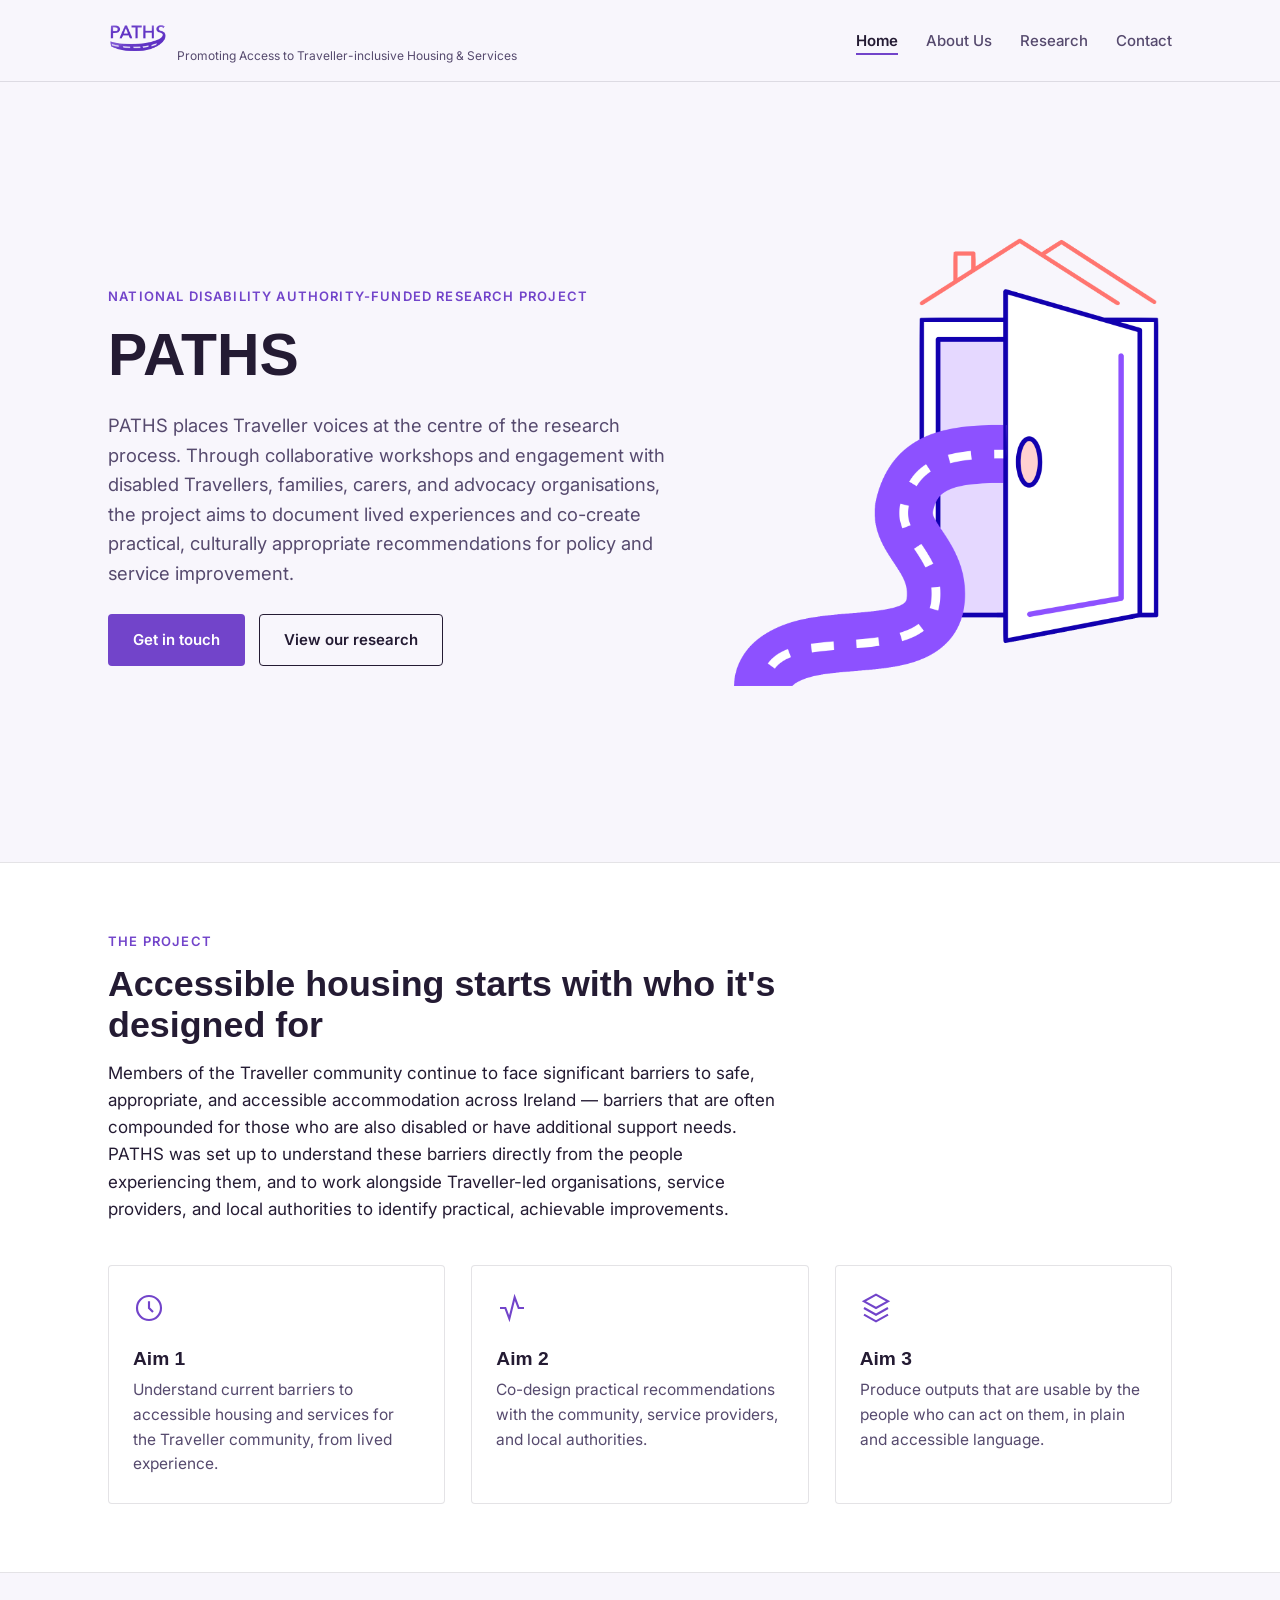
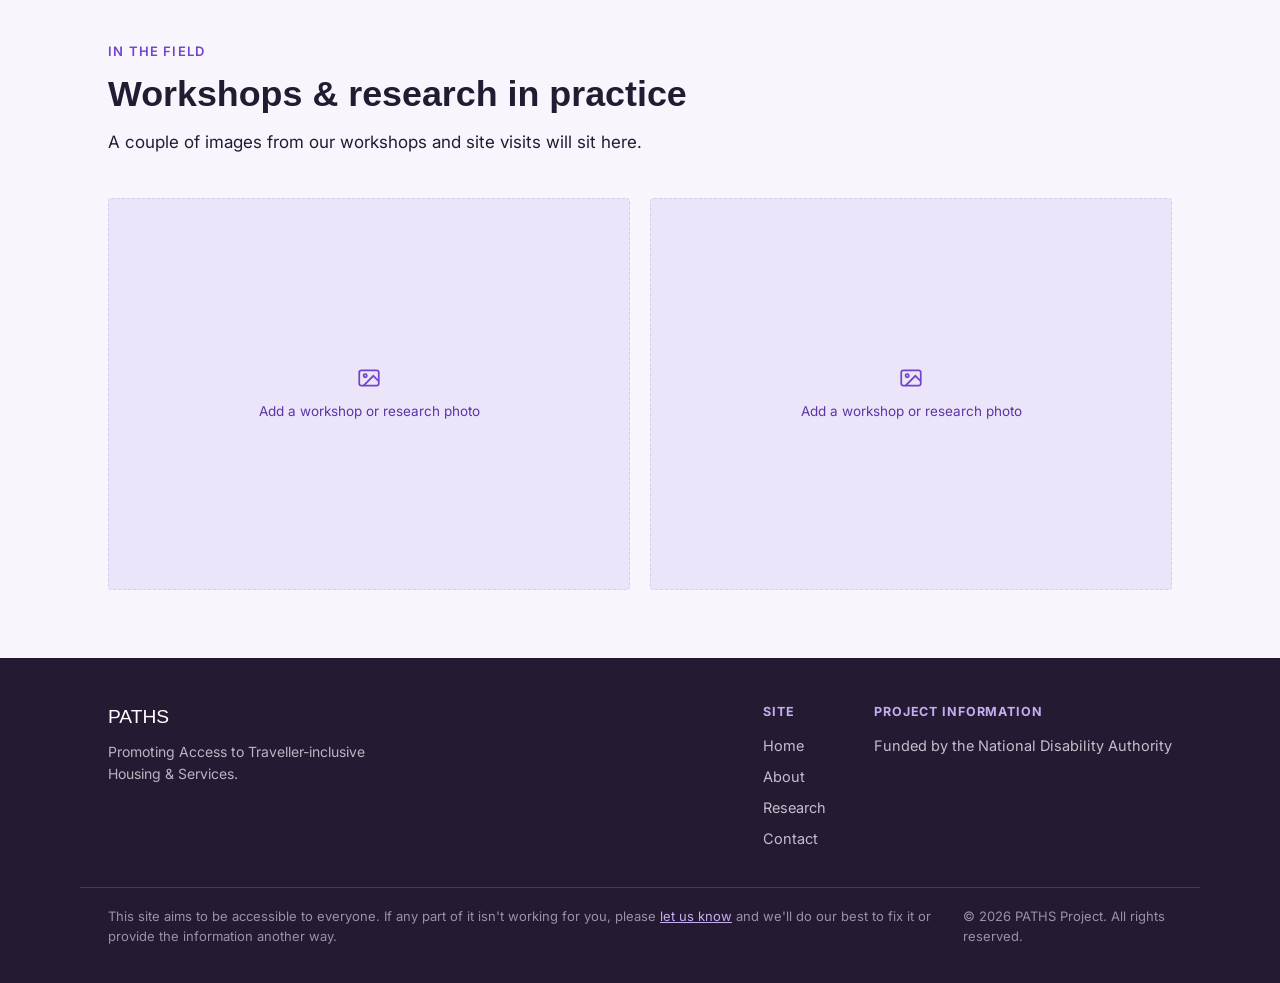
==== index.html @ cc7ba1a2 "Update index.html" ====
<!DOCTYPE html>
<html lang="en">
<head>
<meta charset="UTF-8">
<meta name="viewport" content="width=device-width, initial-scale=1.0">
<title>PATHS — Promoting Access to Traveller-inclusive Housing & Services</title>
<meta name="description" content="PATHS is a research project promoting access to Traveller-inclusive housing and services, funded by the National Disability Authority.">
<link rel="icon" type="image/png" href="images/favicon.png">
<link rel="apple-touch-icon" href="images/favicon.png">
<link rel="preconnect" href="https://fonts.googleapis.com">
<link rel="preconnect" href="https://fonts.gstatic.com" crossorigin>
<link href="https://fonts.googleapis.com/css2?family=Fraunces:opsz,wght@9..144,500;9..144,600;9..144,700&family=Inter:wght@400;500;600;700&display=swap" rel="stylesheet">
<link rel="stylesheet" href="styles.css">
</head>
<body>

<a class="skip-link" href="#main">Skip to main content</a>

<header class="site-header">
  <div class="wrap">
    <a class="brand" href="index.html">
      <img src="images/logo.png" alt="PATHS" class="brand-logo">
      <span class="brand-tag">Promoting Access to Traveller-inclusive Housing & Services</span>
    </a>
    <nav aria-label="Primary">
      <ul class="nav-links">
        <li><a href="index.html" class="active">Home</a></li>
        <li><a href="about.html">About Us</a></li>
        <li><a href="research.html">Research</a></li>
        <li><a href="contact.html">Contact</a></li>
      </ul>
    </nav>
    <button class="nav-toggle" id="navToggle" aria-expanded="false" aria-controls="navMobile">Menu</button>
  </div>
  <nav class="nav-mobile" id="navMobile" aria-label="Mobile">
    <a href="index.html" class="active">Home</a>
    <a href="about.html">About</a>
    <a href="research.html">Research</a>
    <a href="contact.html">Contact</a>
  </nav>
</header>

<main id="main">

  <!-- HERO -->
  <section class="hero">
    <div class="wrap">
      <div class="hero-copy">
        <span class="eyebrow">National Disability Authority-funded research project</span>
        <h1>PATHS</h1>
        <p class="lede">PATHS places Traveller voices at the centre of the research process. Through collaborative workshops and engagement with disabled Travellers, families, carers, and advocacy organisations, the project aims to document lived experiences and co-create practical, culturally appropriate recommendations for policy and service improvement.</p>
        <div class="hero-actions">
          <a class="btn btn-primary" href="contact.html">Get in touch</a>
          <a class="btn btn-secondary" href="research.html">View our research</a>
        </div>
      </div>
    <img src="images/herolarge.png" alt="An illustrated doorway with a house roof opening, with a road leading into it." style="width:100%; height:100%; object-fit:cover; border-radius:var(--radius);">
    </img>
      </div>
    </div>
  </section>

  <!-- SUMMARY / AIMS -->
  <section class="section-alt">
    <div class="wrap">
      <div class="section-head">
        <span class="eyebrow">The project</span>
        <h2>Accessible housing starts with who it's designed for</h2>
        <p>Members of the Traveller community continue to face significant barriers to safe, appropriate, and accessible accommodation across Ireland — barriers that are often compounded for those who are also disabled or have additional support needs. PATHS was set up to understand these barriers directly from the people experiencing them, and to work alongside Traveller-led organisations, service providers, and local authorities to identify practical, achievable improvements.</p>
      </div>

      <div class="pillars">
        <div class="pillar">
          <svg class="pillar-icon" viewBox="0 0 24 24" fill="none" stroke="currentColor" stroke-width="1.6"><circle cx="12" cy="12" r="9"/><path d="M12 7v5l3 3"/></svg>
          <h3>Aim 1</h3>
          <p>Understand current barriers to accessible housing and services for the Traveller community, from lived experience.</p>
        </div>
        <div class="pillar">
          <svg class="pillar-icon" viewBox="0 0 24 24" fill="none" stroke="currentColor" stroke-width="1.6"><path d="M3 12h4l3 8 4-16 3 8h4"/></svg>
          <h3>Aim 2</h3>
          <p>Co-design practical recommendations with the community, service providers, and local authorities.</p>
        </div>
        <div class="pillar">
          <svg class="pillar-icon" viewBox="0 0 24 24" fill="none" stroke="currentColor" stroke-width="1.6"><path d="M12 2 3 7l9 5 9-5-9-5Z"/><path d="M3 12l9 5 9-5"/><path d="M3 17l9 5 9-5"/></svg>
          <h3>Aim 3</h3>
          <p>Produce outputs that are usable by the people who can act on them, in plain and accessible language.</p>
        </div>
      </div>
    </div>
  </section>

  <!-- IMAGES -->
  <section>
    <div class="wrap">
      <div class="section-head">
        <span class="eyebrow">In the field</span>
        <h2>Workshops &amp; research in practice</h2>
        <p>A couple of images from our workshops and site visits will sit here.</p>
      </div>
      <div class="image-row">
        <!--
          To add a real photo, replace this block with:
          <div class="image-placeholder"><img src="images/photo1.jpg" alt="Describe the photo"></div>
        -->
        <div class="image-placeholder">
          <svg width="26" height="26" viewBox="0 0 24 24" fill="none" stroke="currentColor" stroke-width="1.6"><rect x="3" y="5" width="18" height="14" rx="2"/><circle cx="8.5" cy="10" r="1.5"/><path d="M21 15l-5-5-9 9"/></svg>
          Add a workshop or research photo
        </div>
        <div class="image-placeholder">
          <svg width="26" height="26" viewBox="0 0 24 24" fill="none" stroke="currentColor" stroke-width="1.6"><rect x="3" y="5" width="18" height="14" rx="2"/><circle cx="8.5" cy="10" r="1.5"/><path d="M21 15l-5-5-9 9"/></svg>
          Add a workshop or research photo
        </div>
      </div>
    </div>
  </section>

</main>

<footer class="site-footer">
  <div class="wrap">
    <div>
      <div class="footer-brand">PATHS</div>
      <p style="max-width:32ch; color:rgba(248,246,252,0.7); font-size:14px;">Promoting Access to Traveller-inclusive Housing &amp; Services.</p>
    </div>
    <div class="footer-cols">
      <div class="footer-col">
        <h4>Site</h4>
        <a href="index.html">Home</a>
        <a href="about.html">About</a>
        <a href="research.html">Research</a>
        <a href="contact.html">Contact</a>
      </div>
      <div class="footer-col">
        <h4>Project Information</h4>
        <p>Funded by the National Disability Authority</p>
      </div>
    </div>
  </div>
  <div class="wrap footer-bottom">
    <p style="margin-bottom:6px;">This site aims to be accessible to everyone. If any part of it isn't working for you, please <a href="contact.html" style="color:#C6ADF2;">let us know</a> and we'll do our best to fix it or provide the information another way.</p>
    <p style="margin:0;">© <span id="year"></span> PATHS Project. All rights reserved.</p>
  </div>
</footer>

<script src="script.js"></script>
</body>
</html>
---- styles.css ----
/* ==========================================================================
   PATHS — Promoting Access to Traveller-inclusive Housing & Services
   Design tokens — purple brand palette
   ========================================================================== */
.archivo-black-regular {
  font-family: "Archivo Black", sans-serif;
  font-weight: 400;
  font-style: normal;
}

:root {
  --ink: #241B33;
  --ink-soft: #564A6E;
  --paper: #F8F6FC;
  --paper-raised: #FFFFFF;
  --purple: #7244CA;
  --purple-deep: #5B34A8;
  --purple-pale: #ECE5FA;
  --purple-line: #D9CCF2;
  --gold: #B8862E;
  --line: rgba(36, 27, 51, 0.12);

  --font-display: "Archivo Black", sans-serif;
  --font-body: "Inter", -apple-system, BlinkMacSystemFont, "Segoe UI", sans-serif;

  --maxw: 1120px;
  --radius: 4px;
}

@media (prefers-reduced-motion: no-preference) {
  html { scroll-behavior: smooth; }
}

* { box-sizing: border-box; }
html, body { margin: 0; padding: 0; }

body {
  background: var(--paper);
  color: var(--ink);
  font-family: var(--font-body);
  font-size: 17px;
  line-height: 1.6;
  -webkit-font-smoothing: antialiased;
}

img { max-width: 100%; display: block; }
a { color: inherit; }

.skip-link {
  position: absolute;
  left: -999px;
  top: auto;
  background: var(--ink);
  color: var(--paper);
  padding: 12px 20px;
  z-index: 1000;
  border-radius: var(--radius);
}
.skip-link:focus { left: 16px; top: 16px; }

:focus-visible {
  outline: 3px solid var(--purple);
  outline-offset: 3px;
}

.wrap {
  max-width: var(--maxw);
  margin: 0 auto;
  padding: 0 28px;
}

.eyebrow {
  font-family: var(--font-body);
  font-weight: 600;
  font-size: 13px;
  letter-spacing: 0.09em;
  text-transform: uppercase;
  color: var(--purple);
}

h1, h2, h3 {
  font-family: var(--font-display);
  color: var(--ink);
  line-height: 1.14;
  margin: 0 0 0.4em 0;
  font-weight: 600;
}
h1 { font-size: clamp(2.4rem, 4.6vw, 3.8rem); }
h2 { font-size: clamp(1.7rem, 2.8vw, 2.3rem); }
h3 { font-size: 1.2rem; }
p { margin: 0 0 1em 0; }

.lede {
  font-size: 1.15rem;
  color: var(--ink-soft);
  max-width: 50ch;
}

/* ---- buttons ---- */
.btn {
  display: inline-flex;
  align-items: center;
  gap: 8px;
  font-family: var(--font-body);
  font-weight: 600;
  font-size: 15px;
  padding: 13px 24px;
  border-radius: var(--radius);
  text-decoration: none;
  border: 1.5px solid transparent;
  cursor: pointer;
  transition: transform 0.15s ease, background 0.15s ease, border-color 0.15s ease;
}
.btn-primary { background: var(--purple); color: #fff; }
.btn-primary:hover { background: var(--purple-deep); }
.btn-secondary { background: transparent; border-color: var(--ink); color: var(--ink); }
.btn-secondary:hover { background: rgba(36,27,51,0.05); }
@media (prefers-reduced-motion: no-preference) {
  .btn:hover { transform: translateY(-1px); }
}

/* ---- header / nav ---- */
.site-header {
  position: sticky;
  top: 0;
  z-index: 100;
  background: rgba(248, 246, 252, 0.92);
  backdrop-filter: blur(6px);
  border-bottom: 1px solid var(--line);
}
.site-header .wrap {
  display: flex;
  align-items: center;
  justify-content: space-between;
  padding-top: 16px;
  padding-bottom: 16px;
}
.brand { display: flex; align-items: baseline; gap: 10px; text-decoration: none; }
.brand-mark { font-family: var(--font-display); font-weight: 600; font-size: 1.4rem; color: var(--purple-deep); }
.brand-logo { height: 44px; width: auto; display: block; }
.brand-tag { font-size: 12px; color: var(--ink-soft); display: none; }
@media (min-width: 640px) { .brand-tag { display: inline; } }

.nav-links { display: none; gap: 28px; list-style: none; margin: 0; padding: 0; }
.nav-links a {
  text-decoration: none;
  font-size: 15px;
  font-weight: 500;
  color: var(--ink-soft);
  padding-bottom: 3px;
  border-bottom: 2px solid transparent;
  transition: border-color 0.15s ease, color 0.15s ease;
}
.nav-links a:hover { color: var(--ink); border-color: var(--purple); }
.nav-links a.active { color: var(--ink); border-color: var(--purple); font-weight: 600; }
@media (min-width: 860px) { .nav-links { display: flex; } }

.nav-toggle {
  background: none;
  border: 1.5px solid var(--ink);
  border-radius: var(--radius);
  padding: 8px 12px;
  font-family: var(--font-body);
  font-weight: 600;
  font-size: 14px;
  cursor: pointer;
}
@media (min-width: 860px) { .nav-toggle { display: none; } }

.nav-mobile {
  display: none;
  flex-direction: column;
  gap: 2px;
  padding: 4px 28px 20px;
  border-bottom: 1px solid var(--line);
}
.nav-mobile.open { display: flex; }
.nav-mobile a {
  text-decoration: none;
  color: var(--ink);
  padding: 10px 0;
  border-bottom: 1px solid var(--line);
  font-weight: 500;
}
.nav-mobile a.active { color: var(--purple-deep); font-weight: 700; }
@media (min-width: 860px) { .nav-mobile { display: none !important; } }

/* ---- hero ---- */
.hero { padding: 68px 0 60px; overflow: hidden; }
.hero .wrap { display: grid; grid-template-columns: 1fr; gap: 40px; align-items: center; }
@media (min-width: 900px) { .hero .wrap { grid-template-columns: 1.1fr 0.9fr; } }
.hero-copy .eyebrow { margin-bottom: 14px; display: block; }
.hero-actions { display: flex; flex-wrap: wrap; gap: 14px; margin-top: 26px; }
.hero-funder {
  margin-top: 36px;
  padding-top: 18px;
  border-top: 1px solid var(--line);
  font-size: 13px;
  color: var(--ink-soft);
}
.hero-art { width: 100%; height: auto; }

/* ---- page header (non-home pages) ---- */
.page-hero { padding: 56px 0 44px; border-bottom: 1px solid var(--line); background: var(--purple-pale); }
.page-hero .eyebrow { display: block; margin-bottom: 10px; }
.page-hero p { color: var(--ink-soft); max-width: 60ch; margin-bottom: 0; }

/* ---- section rhythm ---- */
section { padding: 68px 0; }
.section-alt { background: var(--paper-raised); border-top: 1px solid var(--line); border-bottom: 1px solid var(--line); }
.section-head { max-width: 62ch; margin-bottom: 42px; }
.section-head .eyebrow { display: block; margin-bottom: 12px; }

/* ---- image placeholders ---- */
.image-row {
  display: grid;
  grid-template-columns: 1fr;
  gap: 20px;
  margin-top: 12px;
}
@media (min-width: 700px) { .image-row { grid-template-columns: 1fr 1fr; } }
.image-placeholder {
  aspect-ratio: 4 / 3;
  border-radius: var(--radius);
  border: 1.5px dashed var(--purple-line);
  background: var(--purple-pale);
  display: flex;
  align-items: center;
  justify-content: center;
  flex-direction: column;
  gap: 10px;
  color: var(--purple-deep);
  font-size: 13.5px;
  text-align: center;
  padding: 16px;
}
.image-placeholder svg { color: var(--purple); }
.image-placeholder img { width: 100%; height: 100%; object-fit: cover; border-radius: var(--radius); }

/* ---- pillars / approach cards ---- */
.pillars { display: grid; grid-template-columns: 1fr; gap: 26px; }
@media (min-width: 720px) { .pillars { grid-template-columns: repeat(3, 1fr); } }
.pillar {
  background: var(--paper);
  border: 1px solid var(--line);
  border-radius: var(--radius);
  padding: 26px 24px;
}
.section-alt .pillar { background: var(--paper-raised); }
.pillar-icon { width: 32px; height: 32px; margin-bottom: 16px; color: var(--purple); }
.pillar h3 { margin-bottom: 8px; }
.pillar p { color: var(--ink-soft); font-size: 15.5px; margin-bottom: 0; }

/* ---- findings callout ---- */
.findings-list { list-style: none; margin: 0; padding: 0; display: grid; gap: 18px; }
.finding-item {
  display: grid;
  grid-template-columns: auto 1fr;
  gap: 18px;
  padding: 22px;
  background: var(--paper-raised);
  border: 1px solid var(--line);
  border-left: 4px solid var(--purple);
  border-radius: var(--radius);
}
.finding-num { font-family: var(--font-display); font-size: 1.4rem; color: var(--purple); }
.finding-item h3 { margin-bottom: 6px; }
.finding-item p { color: var(--ink-soft); margin-bottom: 0; font-size: 15.5px; }

.note-box {
  margin-top: 24px;
  padding: 18px 20px;
  background: var(--purple-pale);
  border: 1px dashed var(--purple-line);
  border-radius: var(--radius);
  font-size: 14.5px;
  color: var(--ink-soft);
}

/* ---- team (about page) ---- */
.team-grid { display: grid; grid-template-columns: 1fr; gap: 32px; }
@media (min-width: 720px) { .team-grid { grid-template-columns: repeat(3, 1fr); } }
.team-card { text-align: left; }
.team-photo {
  aspect-ratio: 1 / 1;
  border-radius: var(--radius);
  border: 1.5px dashed var(--purple-line);
  background: var(--purple-pale);
  display: flex;
  align-items: center;
  justify-content: center;
  color: var(--purple-deep);
  margin-bottom: 16px;
  overflow: hidden;
}
.team-photo img { width: 100%; height: 100%; object-fit: cover; }
.team-name { font-family: var(--font-display); font-size: 1.2rem; margin-bottom: 2px; }
.team-role { font-size: 13.5px; font-weight: 600; color: var(--purple); text-transform: uppercase; letter-spacing: 0.05em; margin-bottom: 10px; }
.team-bio { color: var(--ink-soft); font-size: 15px; margin-bottom: 0; }

/* ---- contact ---- */
.contact-grid { display: grid; grid-template-columns: 1fr; gap: 48px; }
@media (min-width: 900px) { .contact-grid { grid-template-columns: 0.9fr 1.1fr; } }
.contact-detail { margin-bottom: 20px; }
.contact-detail dt {
  font-size: 13px; text-transform: uppercase; letter-spacing: 0.07em;
  color: var(--purple-deep); font-weight: 600; margin-bottom: 4px;
}
.contact-detail dd { margin: 0; font-size: 16px; }

.social-row { display: flex; gap: 14px; margin-top: 6px; }
.social-link {
  width: 40px; height: 40px;
  display: flex; align-items: center; justify-content: center;
  border: 1.5px solid var(--purple-line);
  border-radius: var(--radius);
  color: var(--purple-deep);
  text-decoration: none;
  transition: background 0.15s ease, border-color 0.15s ease;
}
.social-link:hover { background: var(--purple-pale); border-color: var(--purple); }

.field { margin-bottom: 20px; }
.field label { display: block; font-weight: 600; font-size: 14.5px; margin-bottom: 7px; }
.field input, .field textarea, .field select {
  width: 100%;
  font-family: var(--font-body);
  font-size: 15.5px;
  padding: 12px 14px;
  border: 1.5px solid var(--line);
  border-radius: var(--radius);
  background: var(--paper-raised);
  color: var(--ink);
}
.field input:focus, .field textarea:focus, .field select:focus { border-color: var(--purple); }
.field textarea { resize: vertical; min-height: 130px; }

.form-status {
  margin-top: 16px;
  font-size: 14.5px;
  padding: 12px 14px;
  border-radius: var(--radius);
  display: none;
}
.form-status.show { display: block; }
.form-status.ok { background: rgba(114,68,202,0.12); color: var(--purple-deep); }
.form-status.err { background: rgba(184,56,56,0.1); color: #A83838; }

.hp { position: absolute; left: -9999px; }

/* ---- footer ---- */
.site-footer { background: var(--ink); color: rgba(248,246,252,0.82); padding: 44px 0 30px; }
.site-footer .wrap { display: flex; flex-direction: column; gap: 24px; }
@media (min-width: 760px) { .site-footer .wrap { flex-direction: row; justify-content: space-between; align-items: flex-start; } }
.footer-brand { font-family: var(--font-display); font-size: 1.2rem; color: #fff; margin-bottom: 8px; }
.footer-cols { display: flex; gap: 48px; flex-wrap: wrap; }
.footer-col h4 { font-size: 12.5px; text-transform: uppercase; letter-spacing: 0.07em; color: #C6ADF2; margin: 0 0 12px; }
.footer-col a, .footer-col p { display: block; color: rgba(248,246,252,0.75); text-decoration: none; font-size: 14.5px; margin-bottom: 8px; }
.footer-col a:hover { color: #fff; }
.footer-bottom {
  margin-top: 28px; padding-top: 18px;
  border-top: 1px solid rgba(248,246,252,0.15);
  font-size: 13px; color: rgba(248,246,252,0.55);
}
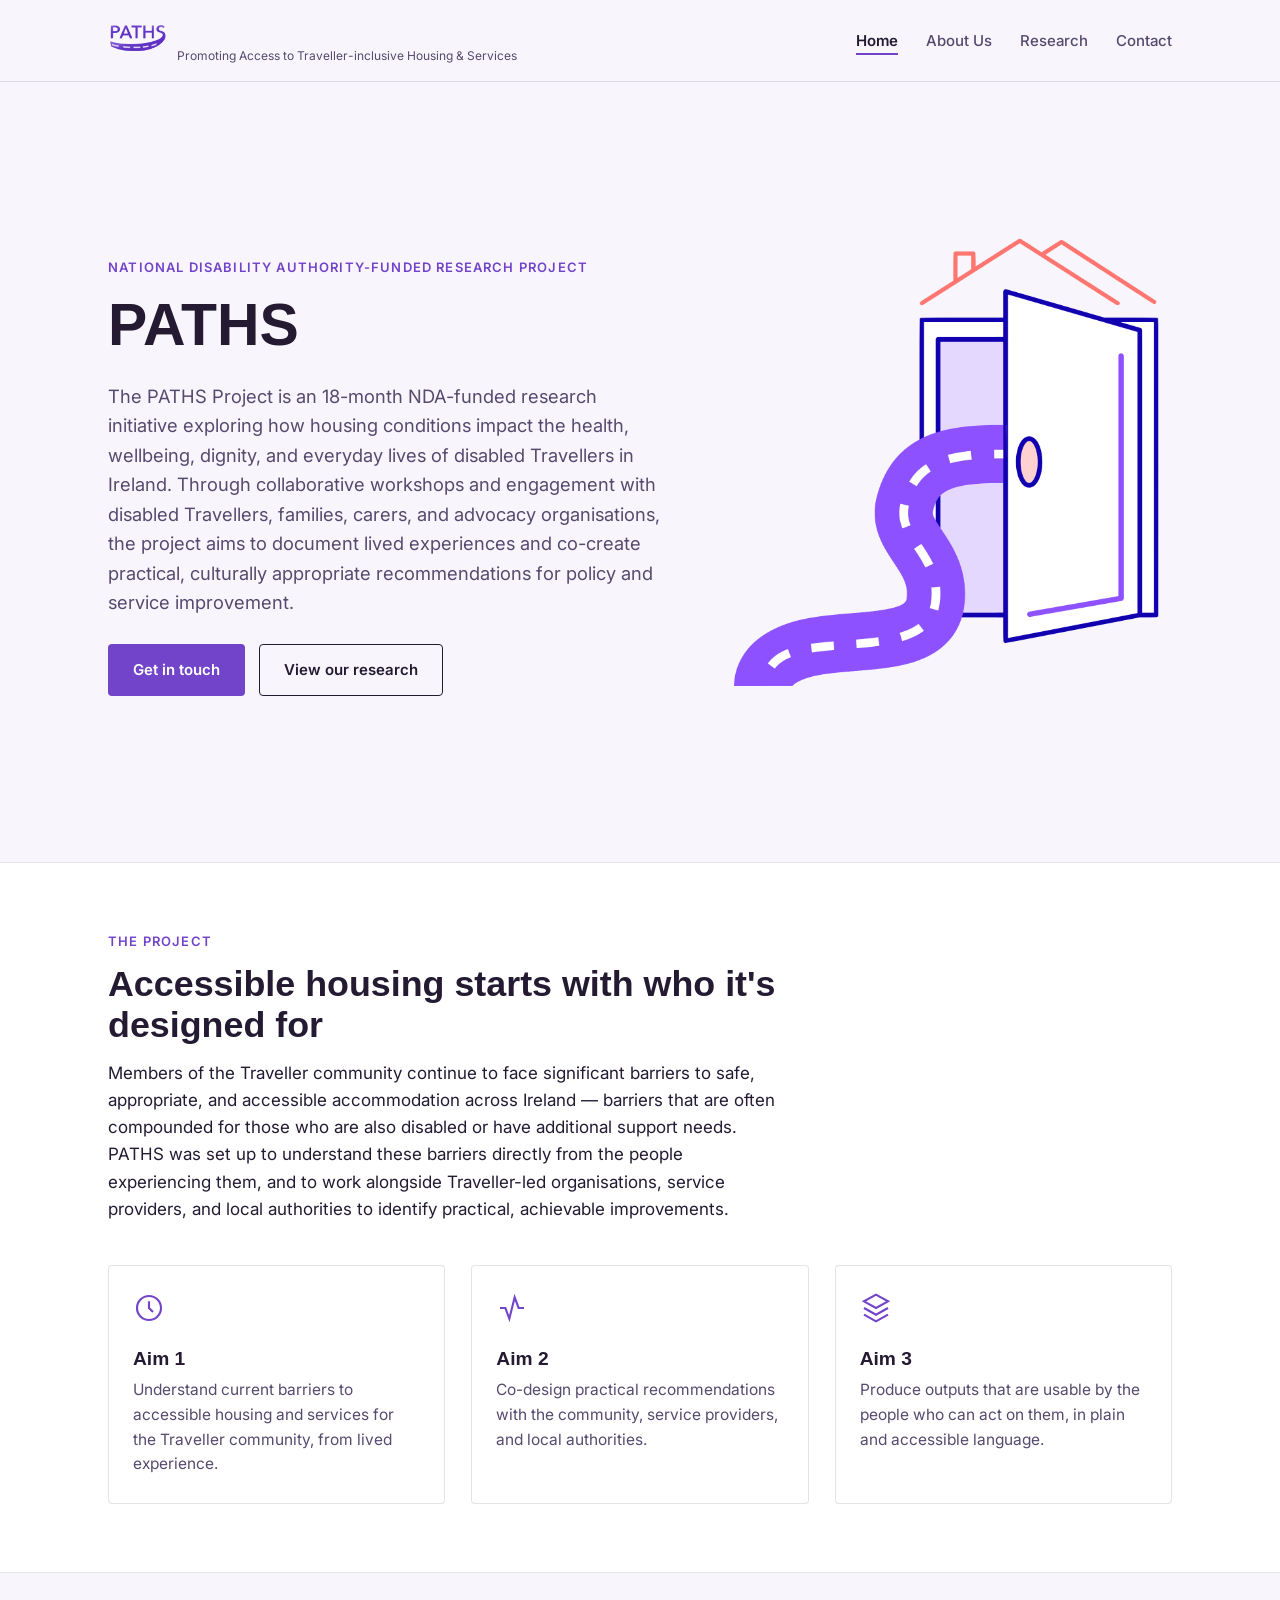
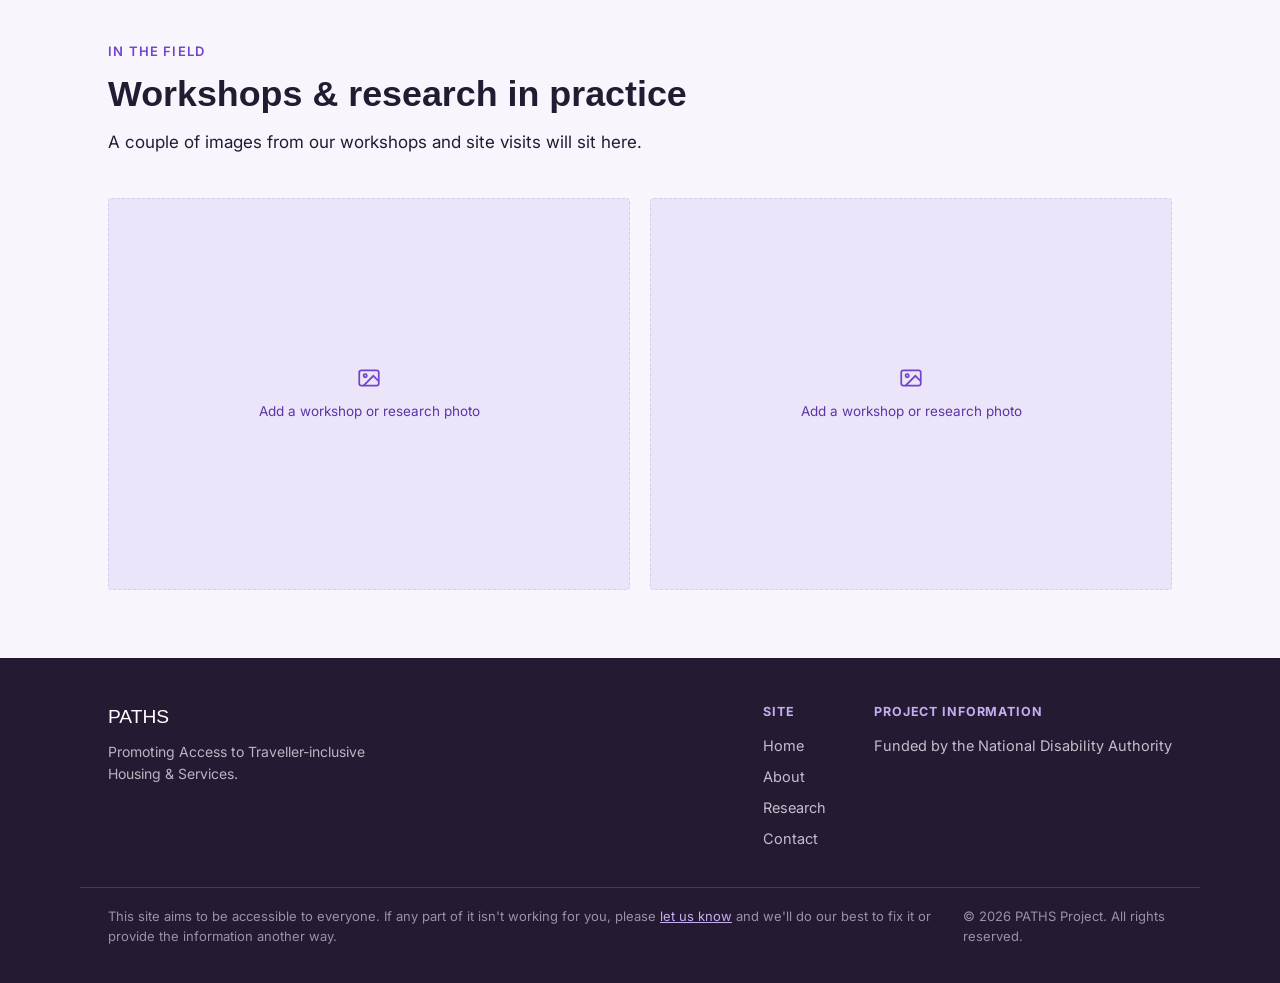
==== commit 903af123: "Update index.html" ====
--- a/index.html
+++ b/index.html
@@ -48,7 +48,7 @@
       <div class="hero-copy">
         <span class="eyebrow">National Disability Authority-funded research project</span>
         <h1>PATHS</h1>
-        <p class="lede">PATHS places Traveller voices at the centre of the research process. Through collaborative workshops and engagement with disabled Travellers, families, carers, and advocacy organisations, the project aims to document lived experiences and co-create practical, culturally appropriate recommendations for policy and service improvement.</p>
+        <p class="lede">The PATHS Project is an 18-month NDA-funded research initiative exploring how housing conditions impact the health, wellbeing, dignity, and everyday lives of disabled Travellers in Ireland. Through collaborative workshops and engagement with disabled Travellers, families, carers, and advocacy organisations, the project aims to document lived experiences and co-create practical, culturally appropriate recommendations for policy and service improvement.</p>
         <div class="hero-actions">
           <a class="btn btn-primary" href="contact.html">Get in touch</a>
           <a class="btn btn-secondary" href="research.html">View our research</a>
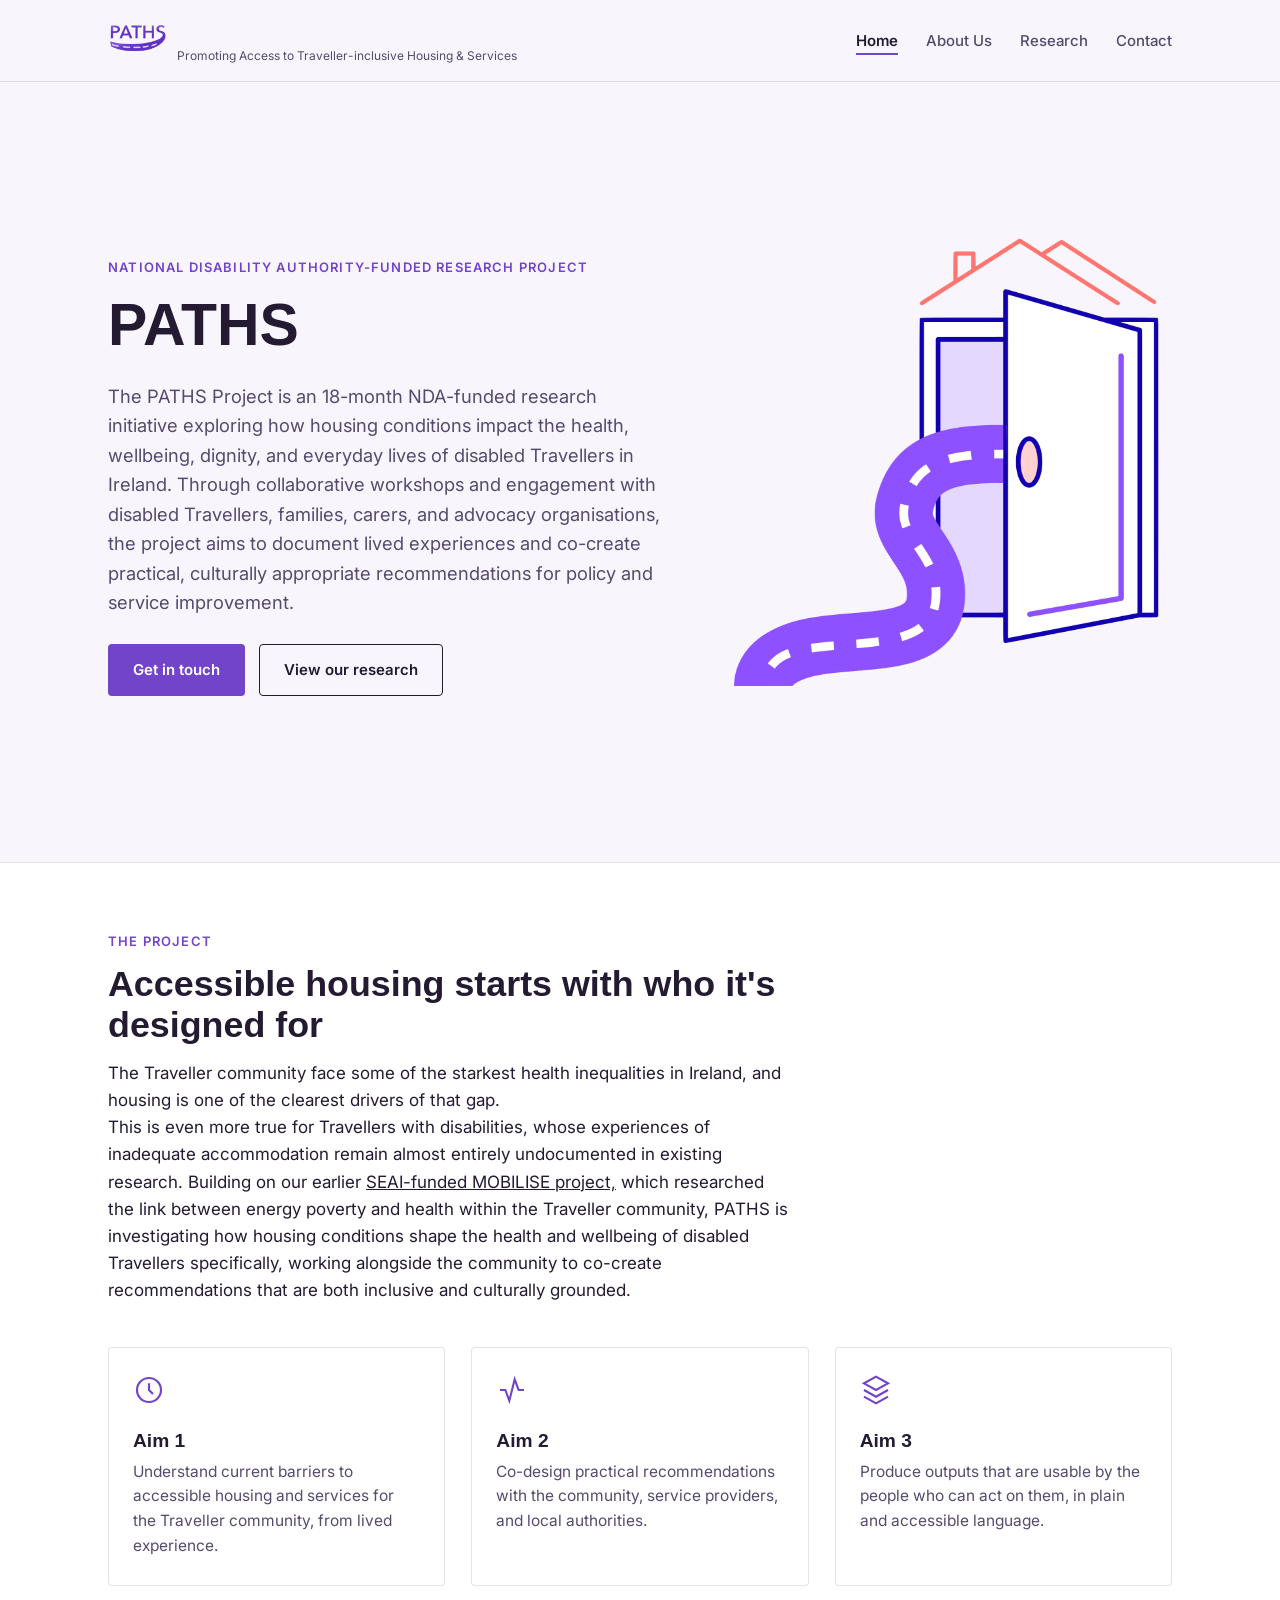
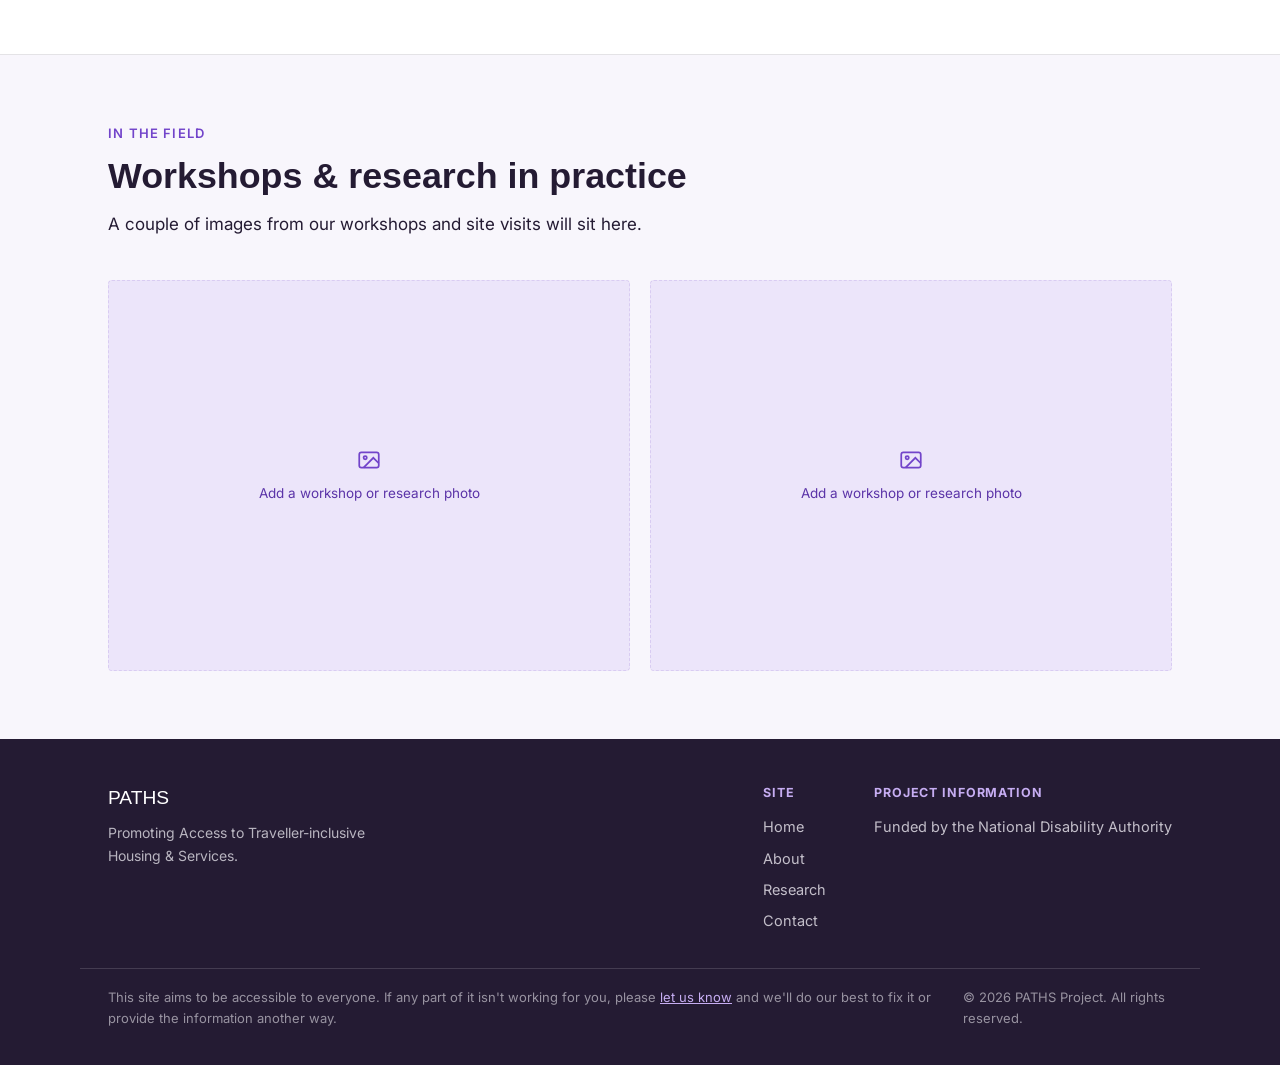
==== commit 294721aa: "Update index.html" ====
--- a/index.html
+++ b/index.html
@@ -66,7 +66,7 @@
       <div class="section-head">
         <span class="eyebrow">The project</span>
         <h2>Accessible housing starts with who it's designed for</h2>
-        <p>Members of the Traveller community continue to face significant barriers to safe, appropriate, and accessible accommodation across Ireland — barriers that are often compounded for those who are also disabled or have additional support needs. PATHS was set up to understand these barriers directly from the people experiencing them, and to work alongside Traveller-led organisations, service providers, and local authorities to identify practical, achievable improvements.</p>
+        <p>The Traveller community face some of the starkest health inequalities in Ireland, and housing is one of the clearest drivers of that gap. <br> This is even more true for Travellers with disabilities, whose experiences of inadequate accommodation remain almost entirely undocumented in existing research. Building on our earlier <a href="https://www.mobiliseproject.ie/">SEAI-funded MOBILISE project,</a> which researched the link between energy poverty and health within the Traveller community, PATHS is investigating how housing conditions shape the health and wellbeing of disabled Travellers specifically, working alongside the community to co-create recommendations that are both inclusive and culturally grounded. </p>
       </div>
 
       <div class="pillars">
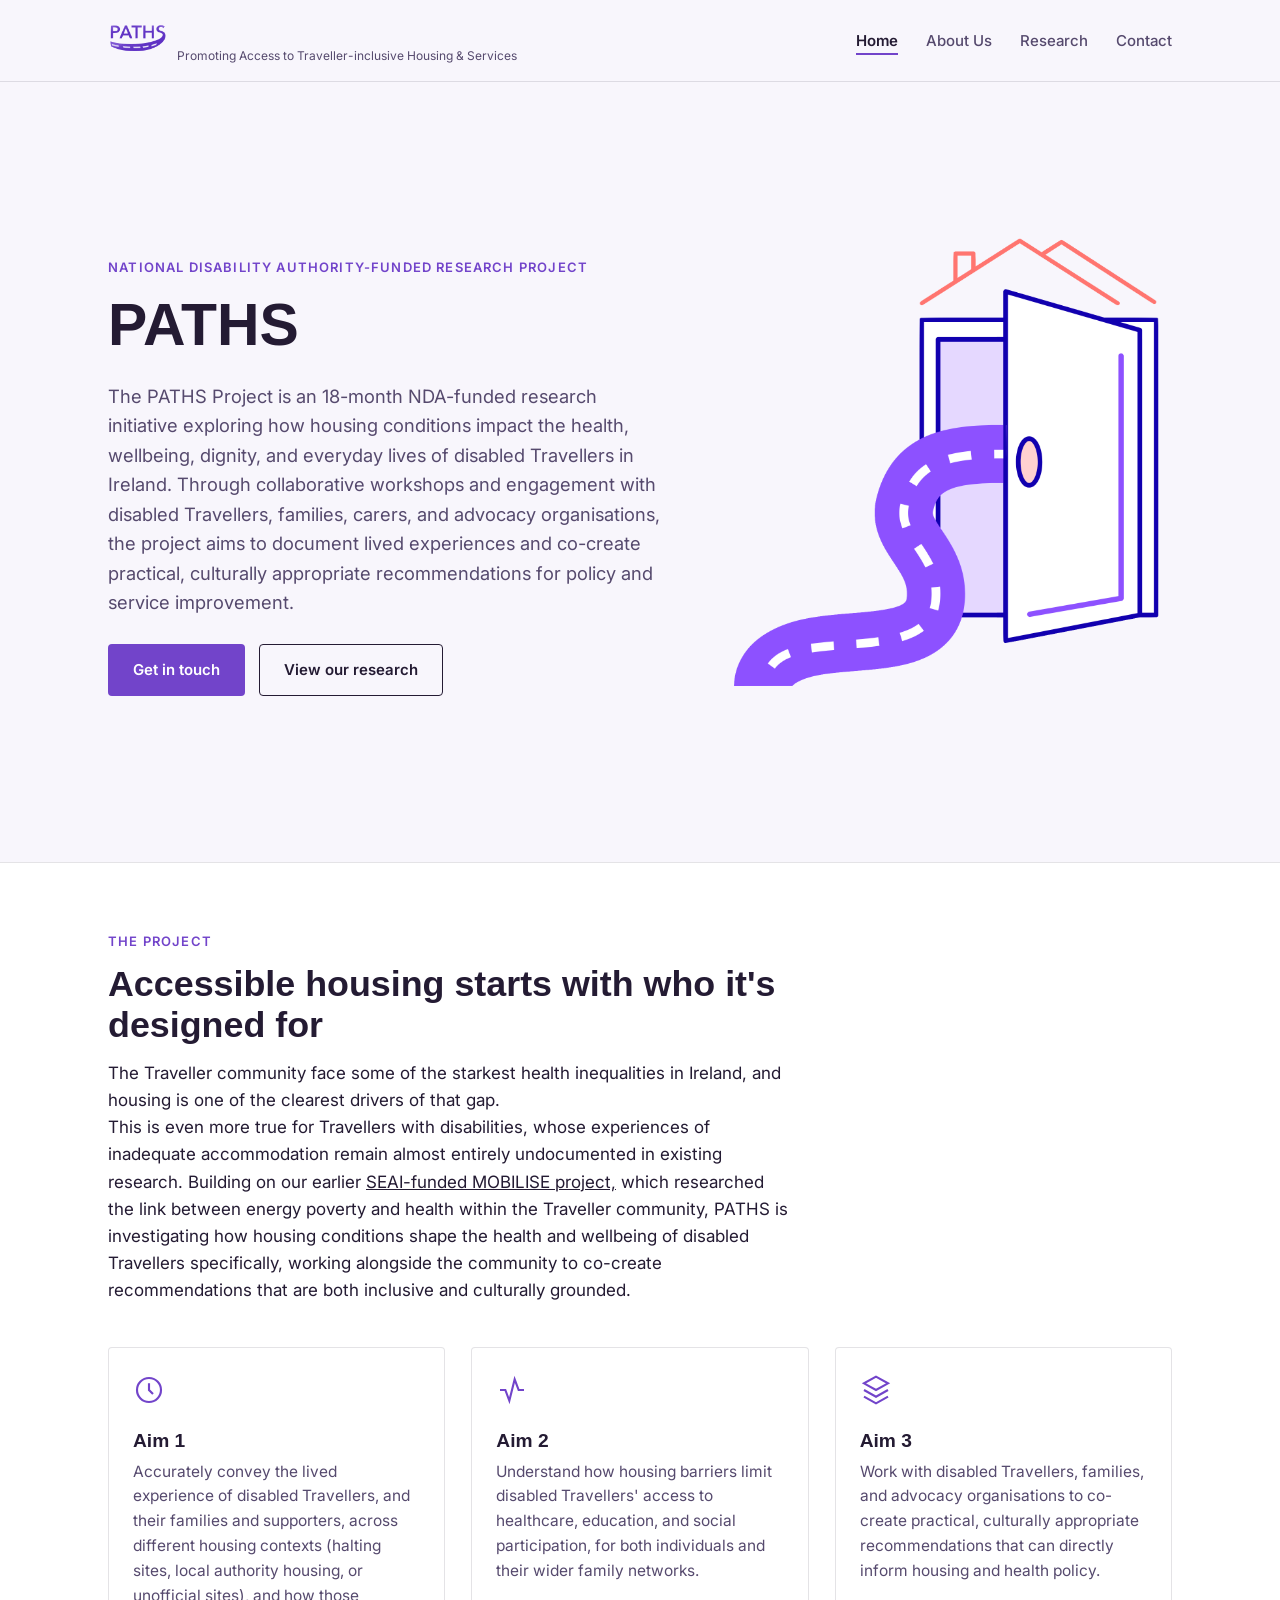
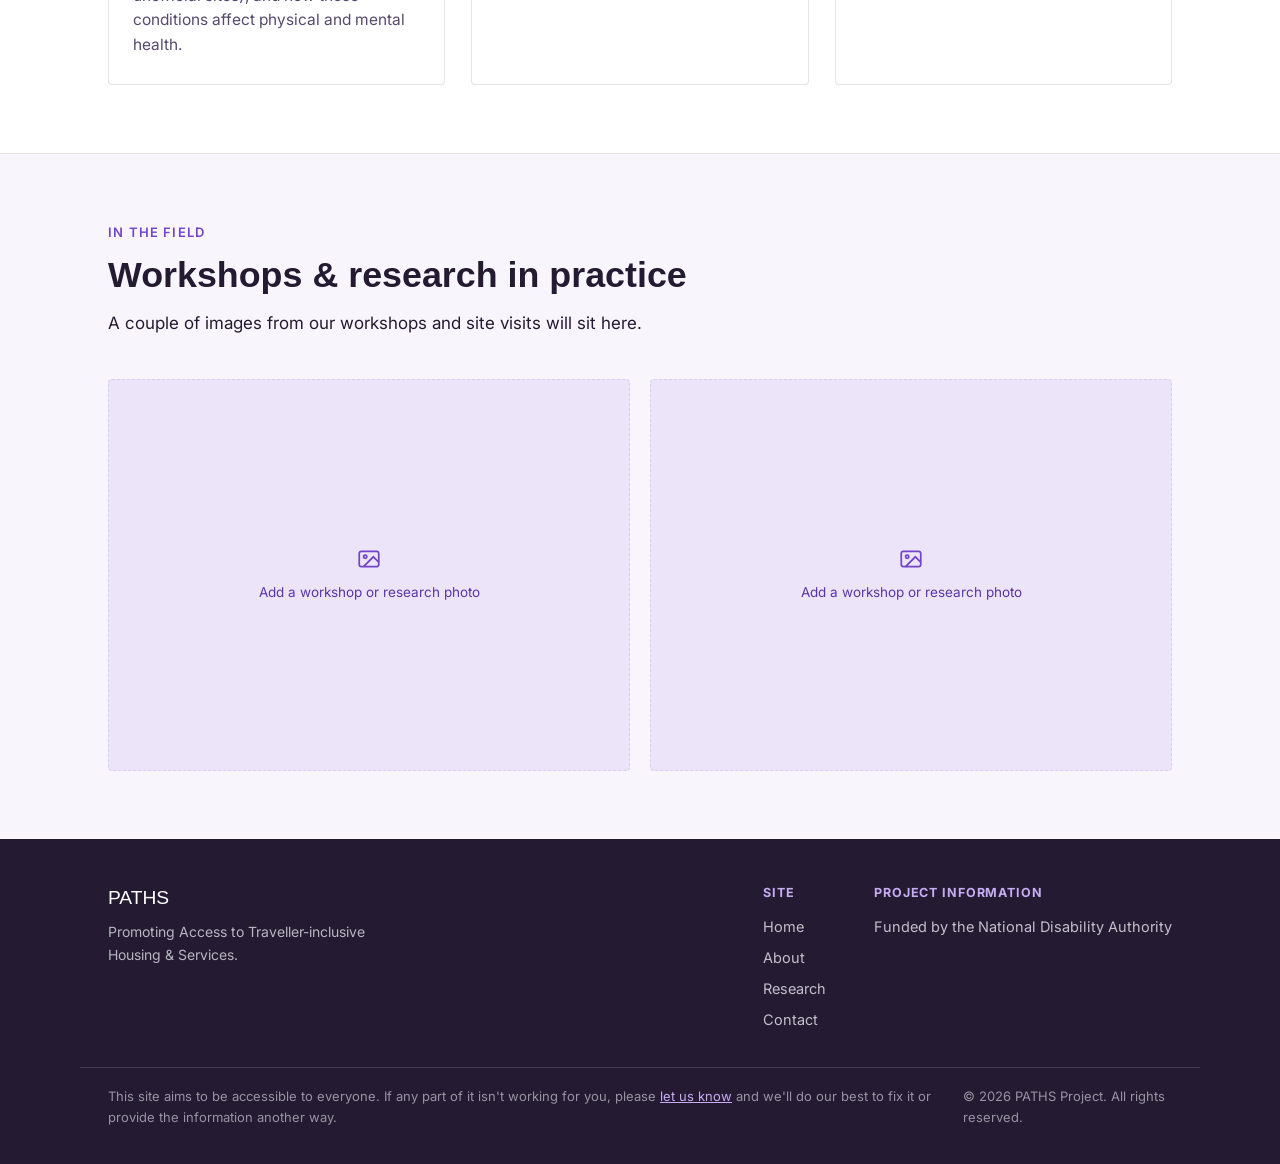
==== commit 734c3b47: "Update index.html" ====
--- a/index.html
+++ b/index.html
@@ -73,17 +73,18 @@
         <div class="pillar">
           <svg class="pillar-icon" viewBox="0 0 24 24" fill="none" stroke="currentColor" stroke-width="1.6"><circle cx="12" cy="12" r="9"/><path d="M12 7v5l3 3"/></svg>
           <h3>Aim 1</h3>
-          <p>Understand current barriers to accessible housing and services for the Traveller community, from lived experience.</p>
+          <p>Accurately convey the lived experience of disabled Travellers, and their families and supporters, across different housing contexts (halting sites, local authority housing, or unofficial sites), and how those conditions affect physical and mental health.
+          </p>
         </div>
         <div class="pillar">
           <svg class="pillar-icon" viewBox="0 0 24 24" fill="none" stroke="currentColor" stroke-width="1.6"><path d="M3 12h4l3 8 4-16 3 8h4"/></svg>
           <h3>Aim 2</h3>
-          <p>Co-design practical recommendations with the community, service providers, and local authorities.</p>
+          <p>Understand how housing barriers limit disabled Travellers' access to healthcare, education, and social participation, for both individuals and their wider family networks.</p>
         </div>
         <div class="pillar">
           <svg class="pillar-icon" viewBox="0 0 24 24" fill="none" stroke="currentColor" stroke-width="1.6"><path d="M12 2 3 7l9 5 9-5-9-5Z"/><path d="M3 12l9 5 9-5"/><path d="M3 17l9 5 9-5"/></svg>
           <h3>Aim 3</h3>
-          <p>Produce outputs that are usable by the people who can act on them, in plain and accessible language.</p>
+          <p>Work with disabled Travellers, families, and advocacy organisations to co-create practical, culturally appropriate recommendations that can directly inform housing and health policy.</p>
         </div>
       </div>
     </div>
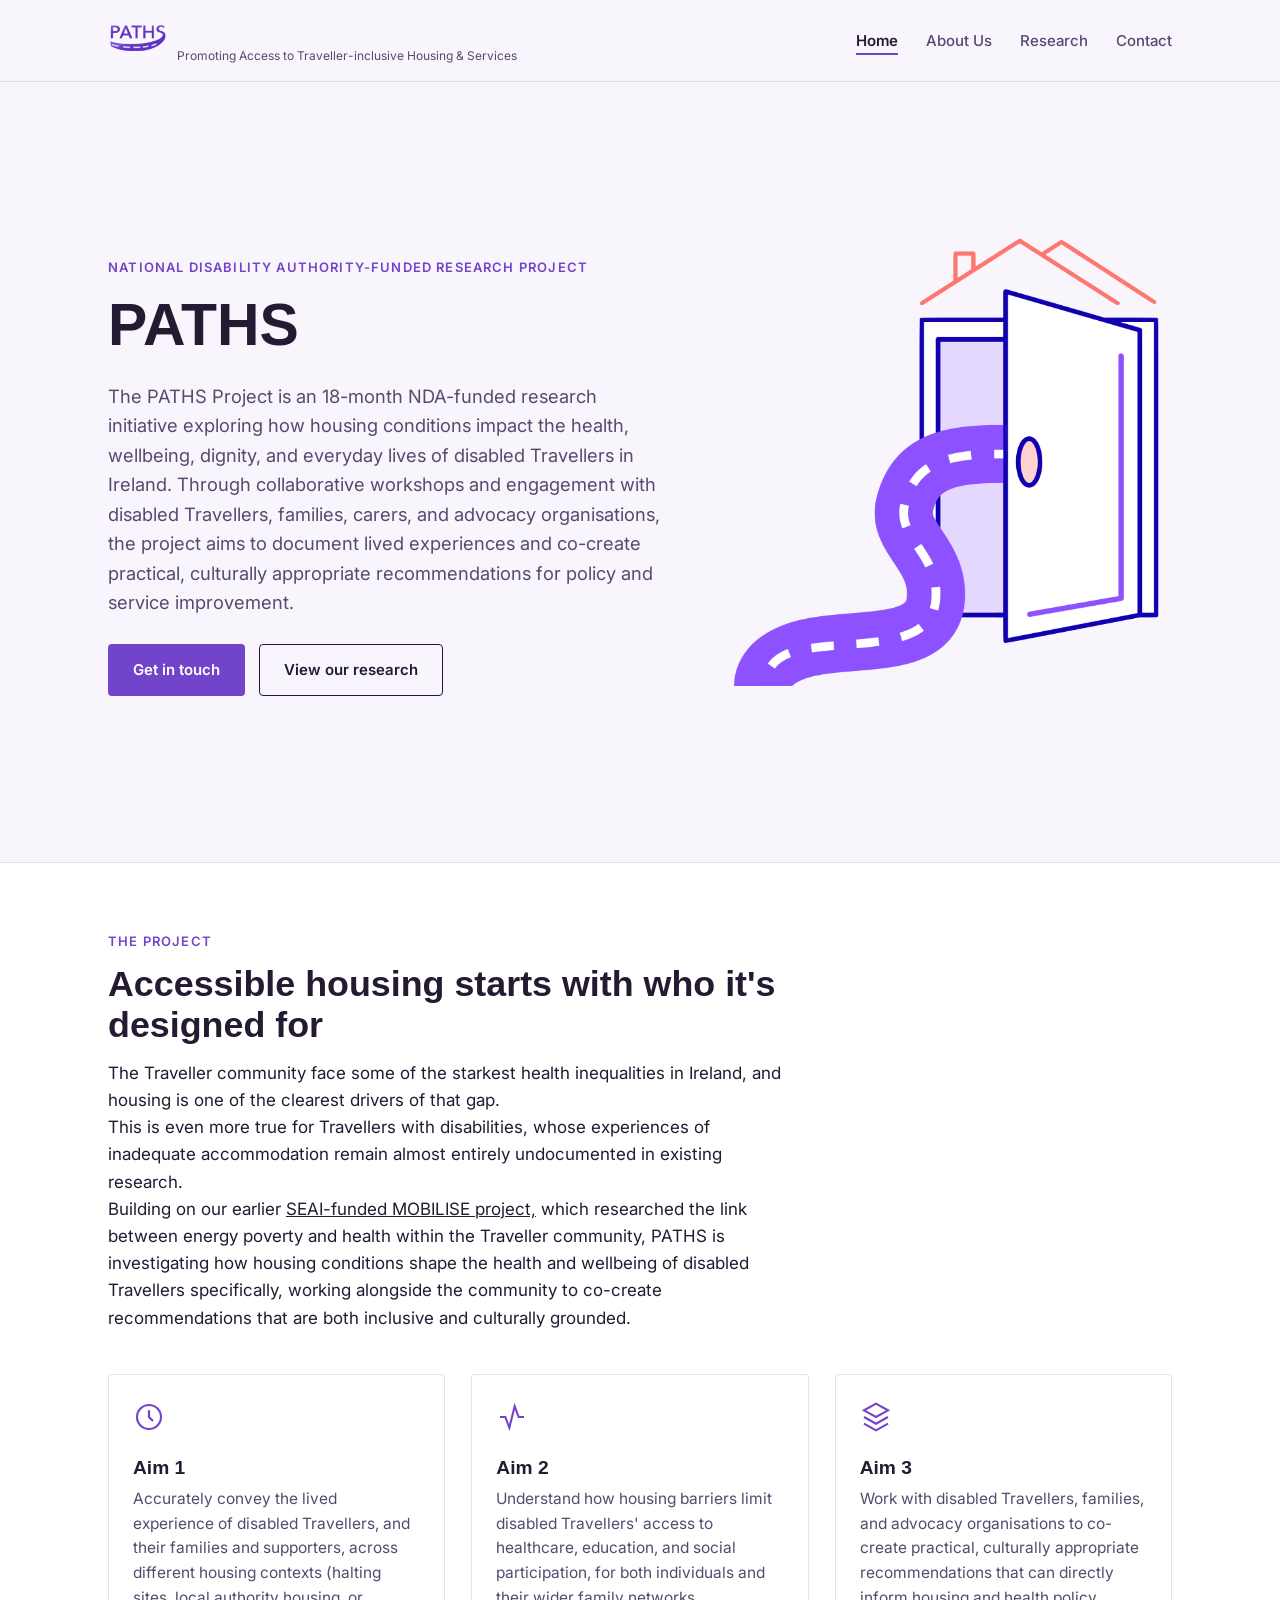
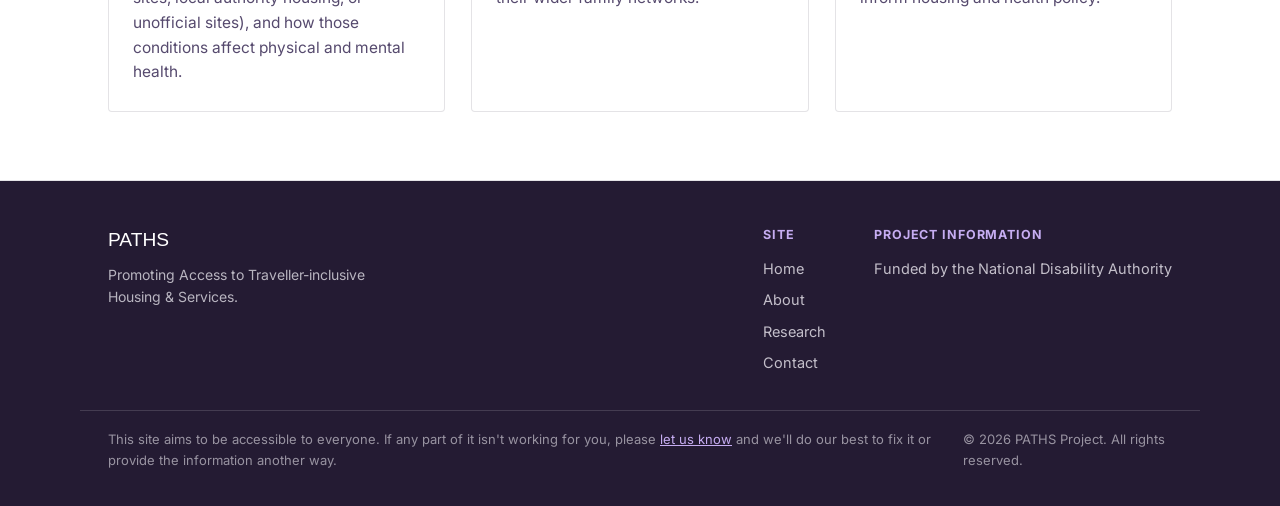
==== commit 79d13755: "Update index.html" ====
--- a/index.html
+++ b/index.html
@@ -66,7 +66,7 @@
       <div class="section-head">
         <span class="eyebrow">The project</span>
         <h2>Accessible housing starts with who it's designed for</h2>
-        <p>The Traveller community face some of the starkest health inequalities in Ireland, and housing is one of the clearest drivers of that gap. <br> This is even more true for Travellers with disabilities, whose experiences of inadequate accommodation remain almost entirely undocumented in existing research. Building on our earlier <a href="https://www.mobiliseproject.ie/">SEAI-funded MOBILISE project,</a> which researched the link between energy poverty and health within the Traveller community, PATHS is investigating how housing conditions shape the health and wellbeing of disabled Travellers specifically, working alongside the community to co-create recommendations that are both inclusive and culturally grounded. </p>
+        <p>The Traveller community face some of the starkest health inequalities in Ireland, and housing is one of the clearest drivers of that gap. <br> This is even more true for Travellers with disabilities, whose experiences of inadequate accommodation remain almost entirely undocumented in existing research. <br> Building on our earlier <a href="https://www.mobiliseproject.ie/">SEAI-funded MOBILISE project,</a> which researched the link between energy poverty and health within the Traveller community, PATHS is investigating how housing conditions shape the health and wellbeing of disabled Travellers specifically, working alongside the community to co-create recommendations that are both inclusive and culturally grounded. </p>
       </div>
 
       <div class="pillars">
@@ -90,30 +90,6 @@
     </div>
   </section>
 
-  <!-- IMAGES -->
-  <section>
-    <div class="wrap">
-      <div class="section-head">
-        <span class="eyebrow">In the field</span>
-        <h2>Workshops &amp; research in practice</h2>
-        <p>A couple of images from our workshops and site visits will sit here.</p>
-      </div>
-      <div class="image-row">
-        <!--
-          To add a real photo, replace this block with:
-          <div class="image-placeholder"><img src="images/photo1.jpg" alt="Describe the photo"></div>
-        -->
-        <div class="image-placeholder">
-          <svg width="26" height="26" viewBox="0 0 24 24" fill="none" stroke="currentColor" stroke-width="1.6"><rect x="3" y="5" width="18" height="14" rx="2"/><circle cx="8.5" cy="10" r="1.5"/><path d="M21 15l-5-5-9 9"/></svg>
-          Add a workshop or research photo
-        </div>
-        <div class="image-placeholder">
-          <svg width="26" height="26" viewBox="0 0 24 24" fill="none" stroke="currentColor" stroke-width="1.6"><rect x="3" y="5" width="18" height="14" rx="2"/><circle cx="8.5" cy="10" r="1.5"/><path d="M21 15l-5-5-9 9"/></svg>
-          Add a workshop or research photo
-        </div>
-      </div>
-    </div>
-  </section>
 
 </main>
 
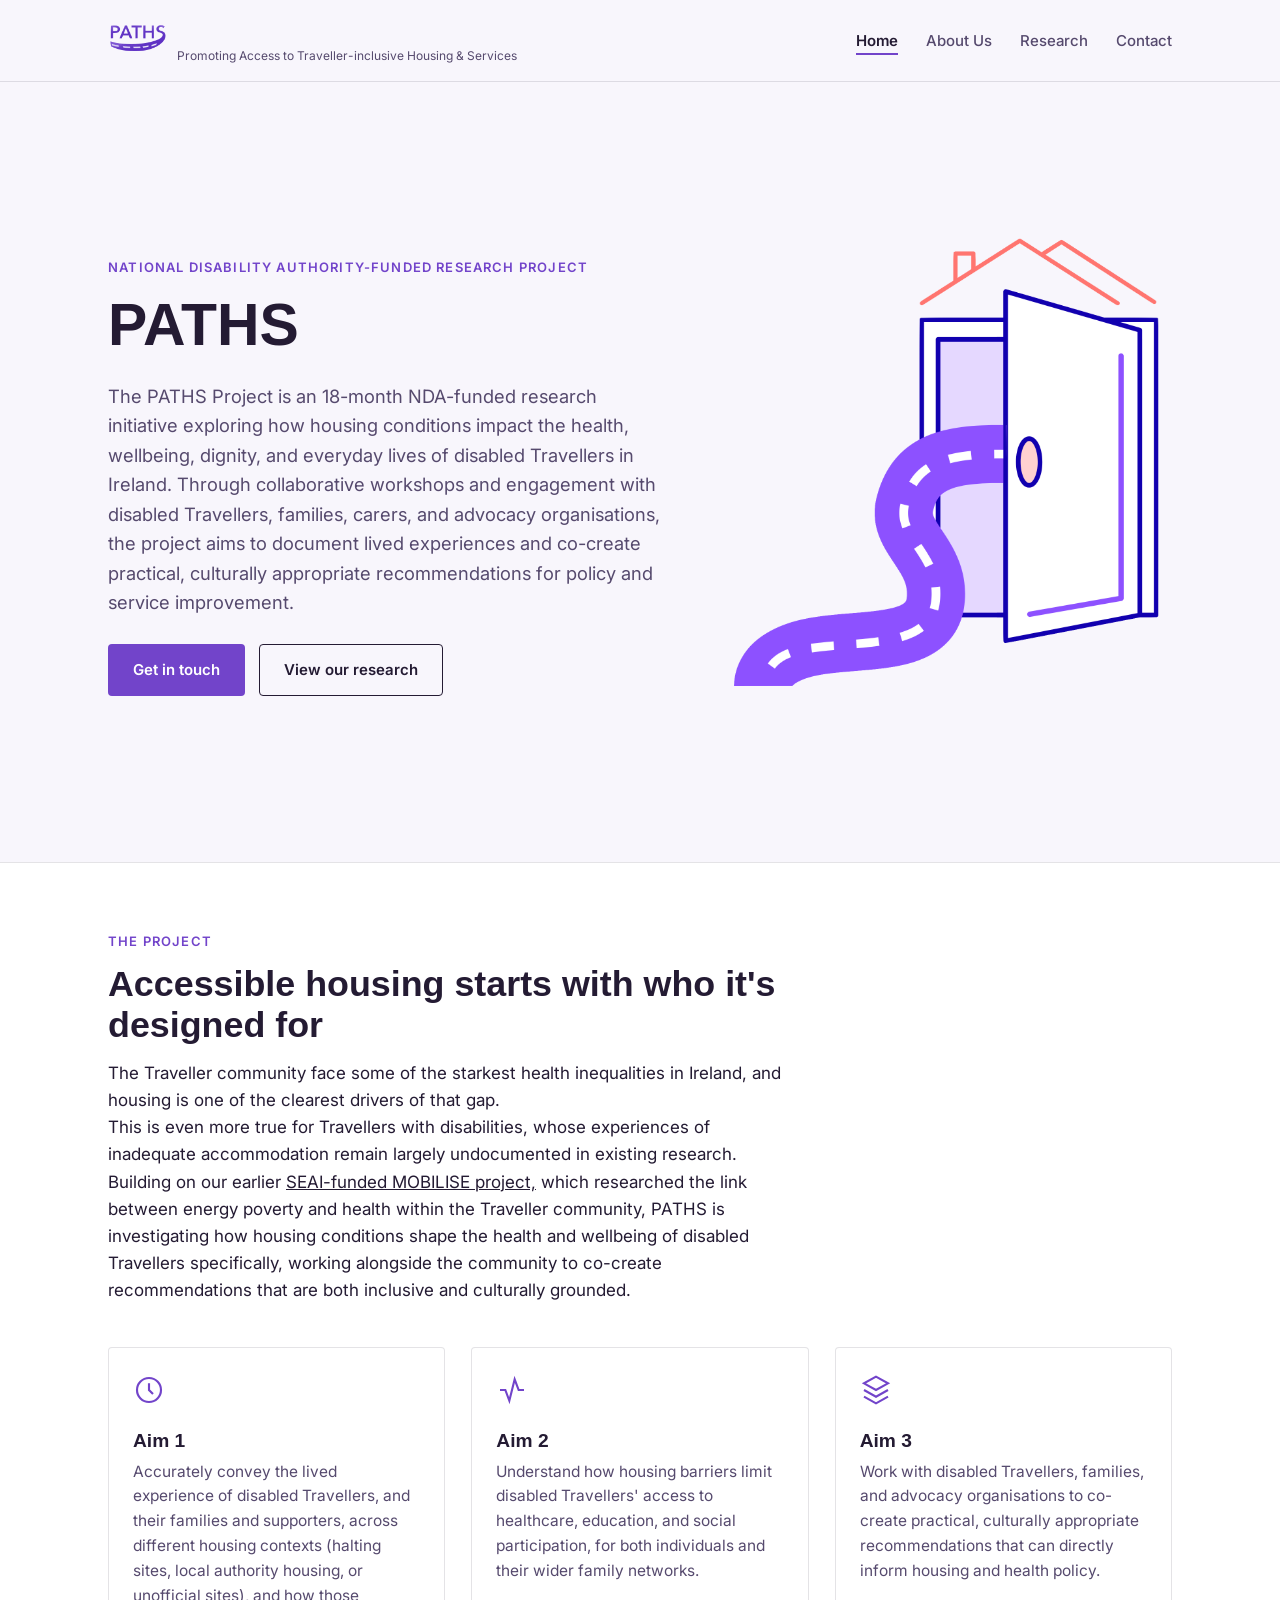
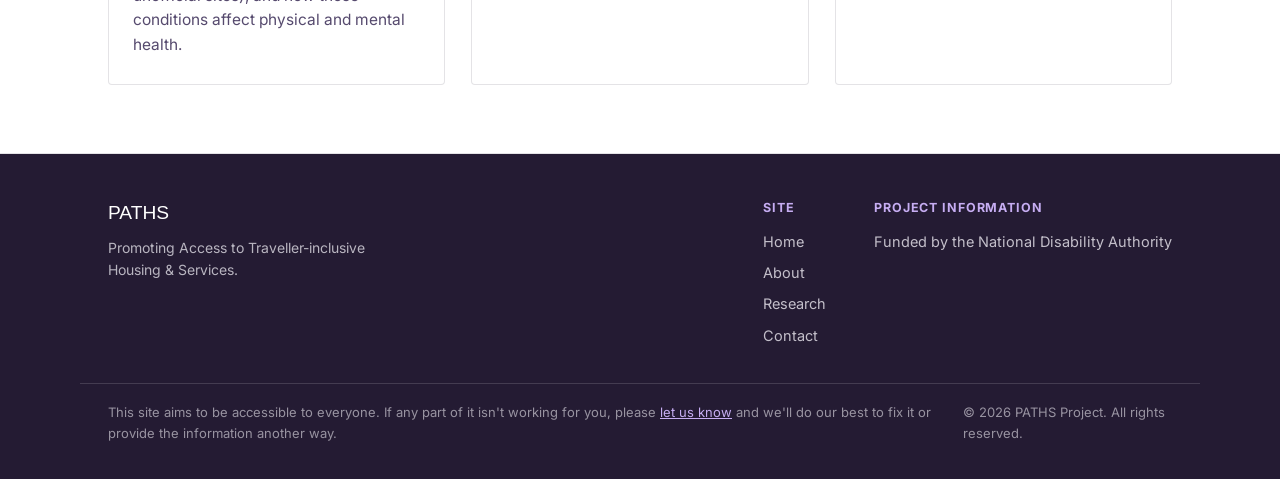
==== commit bc72029f: "Update index.html" ====
--- a/index.html
+++ b/index.html
@@ -66,7 +66,7 @@
       <div class="section-head">
         <span class="eyebrow">The project</span>
         <h2>Accessible housing starts with who it's designed for</h2>
-        <p>The Traveller community face some of the starkest health inequalities in Ireland, and housing is one of the clearest drivers of that gap. <br> This is even more true for Travellers with disabilities, whose experiences of inadequate accommodation remain almost entirely undocumented in existing research. <br> Building on our earlier <a href="https://www.mobiliseproject.ie/">SEAI-funded MOBILISE project,</a> which researched the link between energy poverty and health within the Traveller community, PATHS is investigating how housing conditions shape the health and wellbeing of disabled Travellers specifically, working alongside the community to co-create recommendations that are both inclusive and culturally grounded. </p>
+        <p>The Traveller community face some of the starkest health inequalities in Ireland, and housing is one of the clearest drivers of that gap. <br> This is even more true for Travellers with disabilities, whose experiences of inadequate accommodation remain largely undocumented in existing research. <br> Building on our earlier <a href="https://www.mobiliseproject.ie/">SEAI-funded MOBILISE project,</a> which researched the link between energy poverty and health within the Traveller community, PATHS is investigating how housing conditions shape the health and wellbeing of disabled Travellers specifically, working alongside the community to co-create recommendations that are both inclusive and culturally grounded. </p>
       </div>
 
       <div class="pillars">
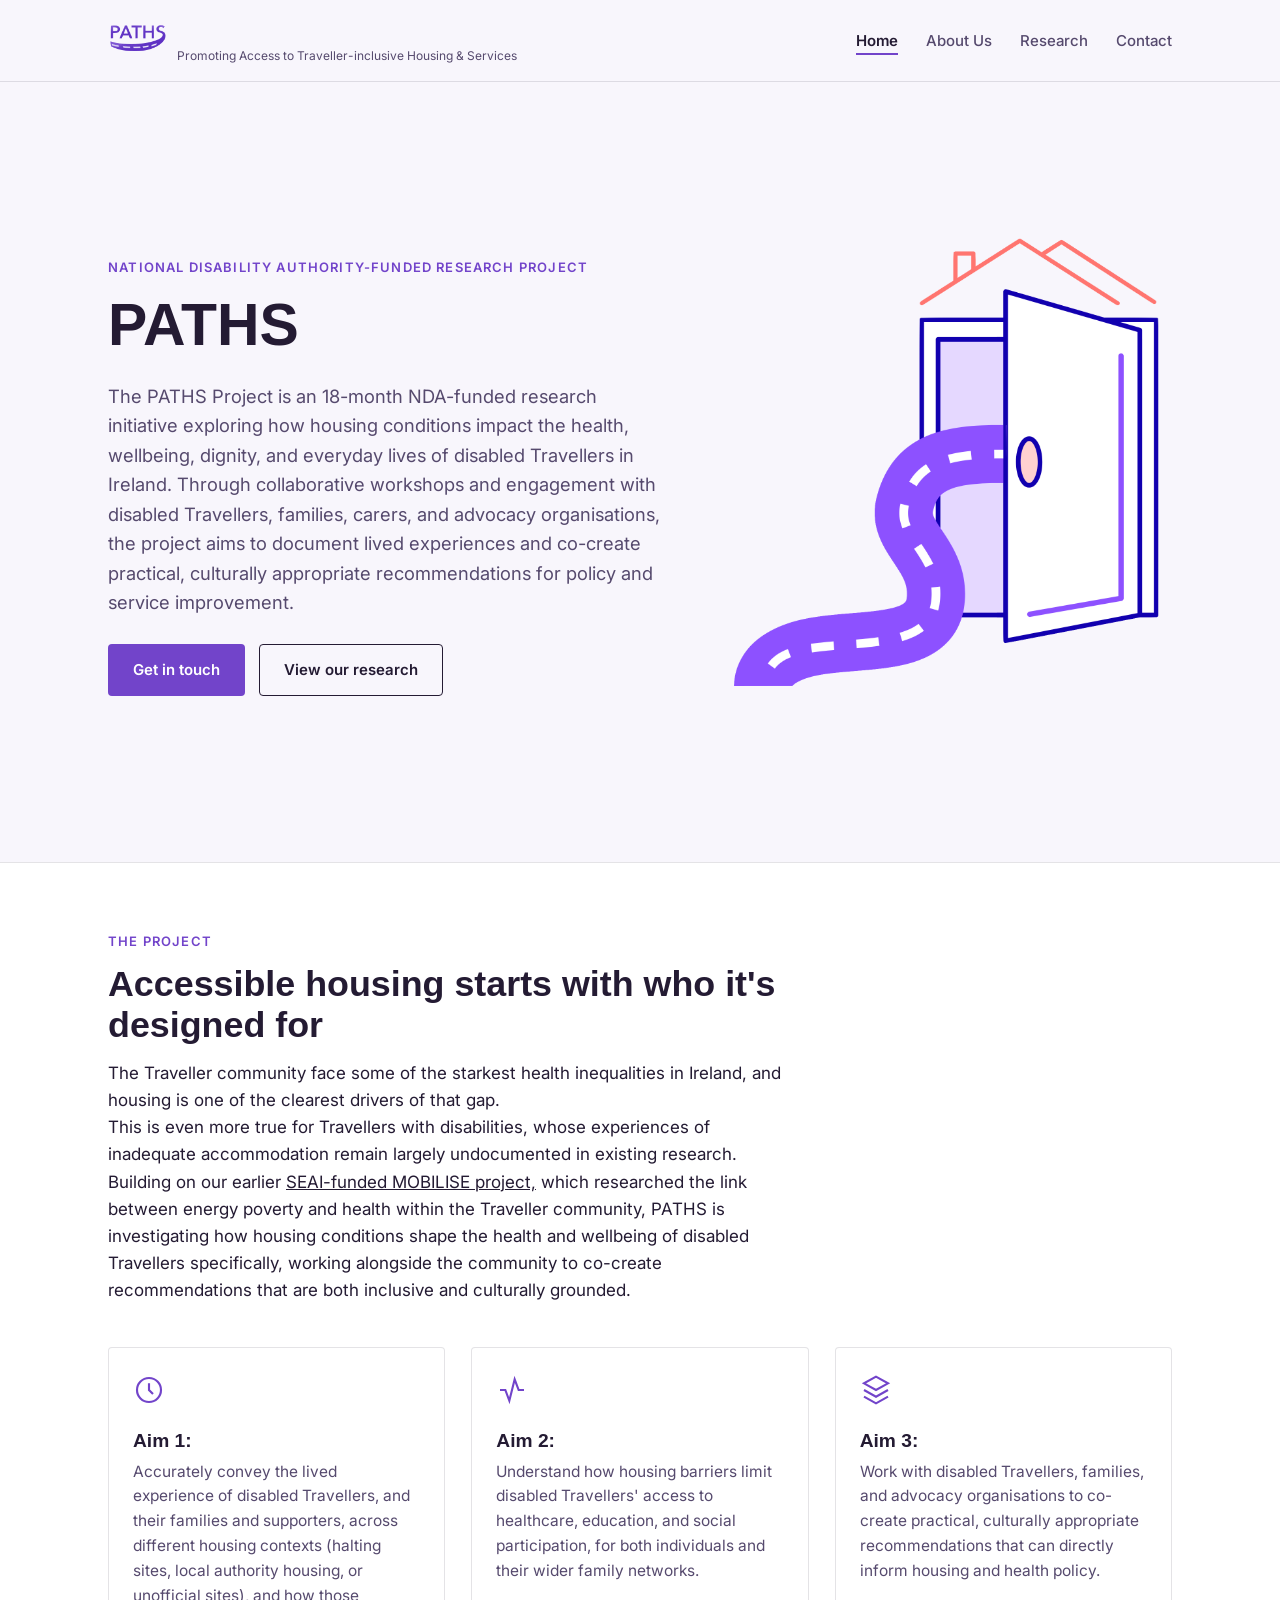
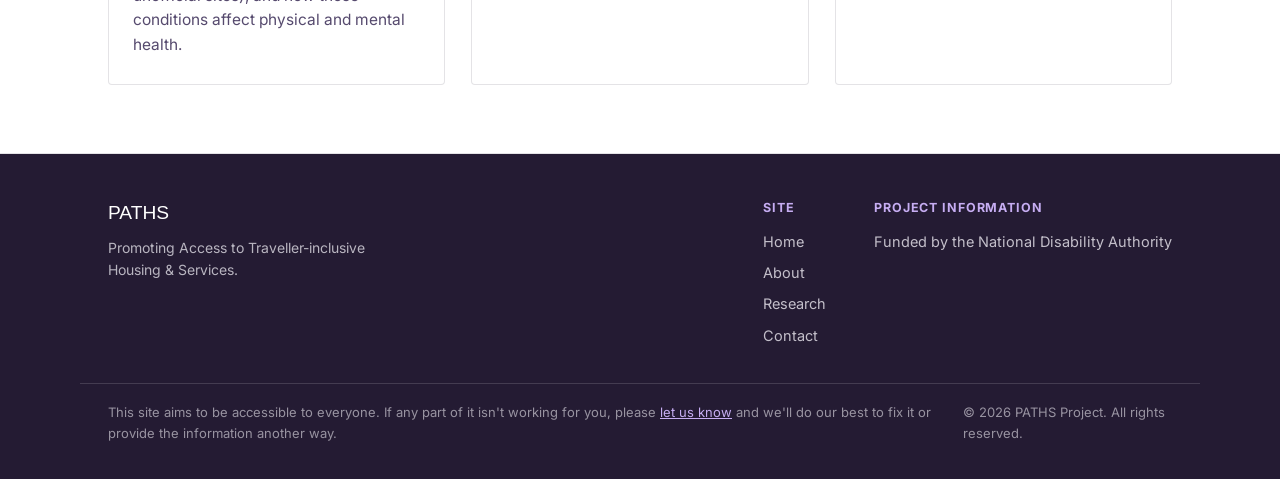
==== commit 488a8058: "Update index.html" ====
--- a/index.html
+++ b/index.html
@@ -72,18 +72,18 @@
       <div class="pillars">
         <div class="pillar">
           <svg class="pillar-icon" viewBox="0 0 24 24" fill="none" stroke="currentColor" stroke-width="1.6"><circle cx="12" cy="12" r="9"/><path d="M12 7v5l3 3"/></svg>
-          <h3>Aim 1</h3>
+          <h3>Aim 1:</h3>
           <p>Accurately convey the lived experience of disabled Travellers, and their families and supporters, across different housing contexts (halting sites, local authority housing, or unofficial sites), and how those conditions affect physical and mental health.
           </p>
         </div>
         <div class="pillar">
           <svg class="pillar-icon" viewBox="0 0 24 24" fill="none" stroke="currentColor" stroke-width="1.6"><path d="M3 12h4l3 8 4-16 3 8h4"/></svg>
-          <h3>Aim 2</h3>
+          <h3>Aim 2:</h3>
           <p>Understand how housing barriers limit disabled Travellers' access to healthcare, education, and social participation, for both individuals and their wider family networks.</p>
         </div>
         <div class="pillar">
           <svg class="pillar-icon" viewBox="0 0 24 24" fill="none" stroke="currentColor" stroke-width="1.6"><path d="M12 2 3 7l9 5 9-5-9-5Z"/><path d="M3 12l9 5 9-5"/><path d="M3 17l9 5 9-5"/></svg>
-          <h3>Aim 3</h3>
+          <h3>Aim 3:</h3>
           <p>Work with disabled Travellers, families, and advocacy organisations to co-create practical, culturally appropriate recommendations that can directly inform housing and health policy.</p>
         </div>
       </div>
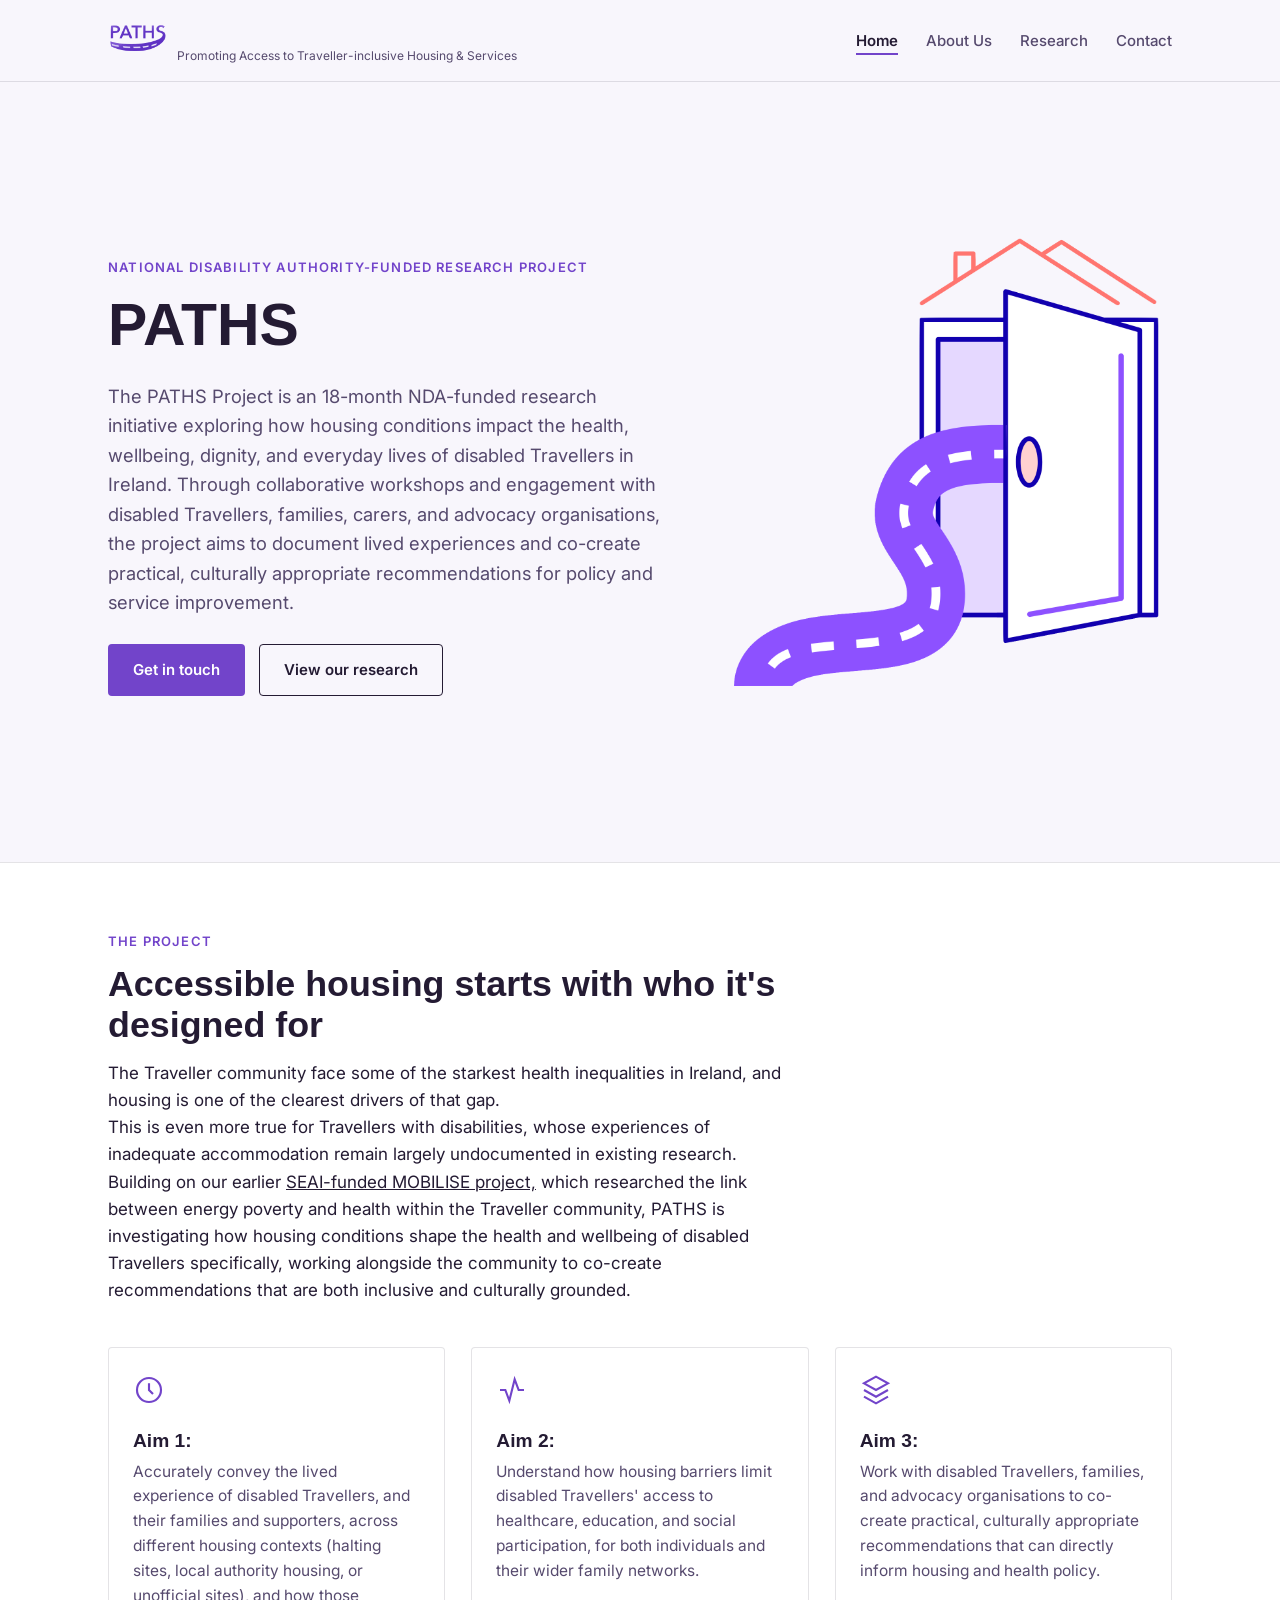
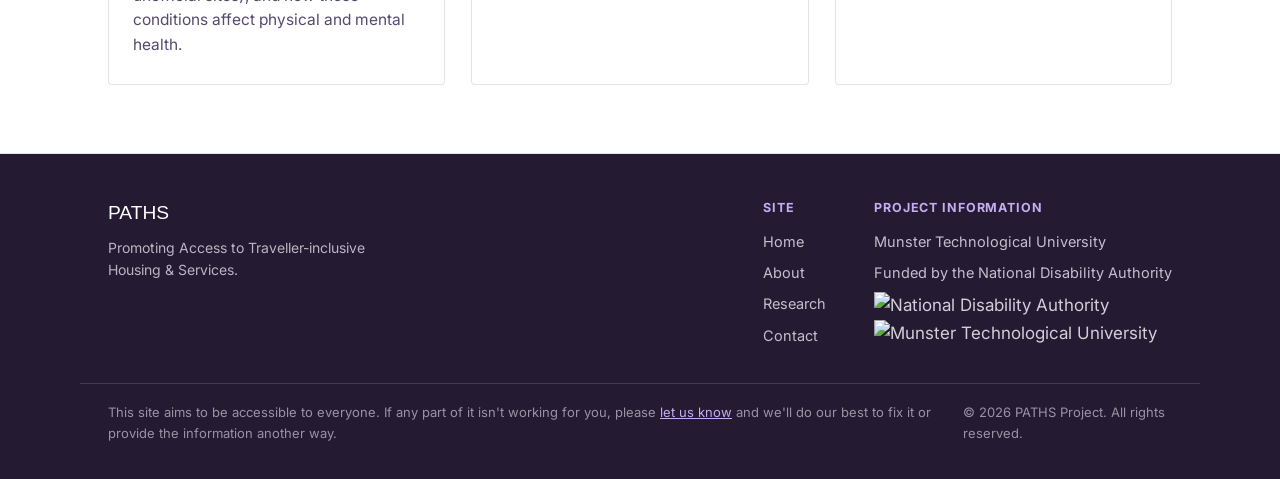
==== commit ec601b63: "Update index.html" ====
--- a/index.html
+++ b/index.html
@@ -107,10 +107,15 @@
         <a href="research.html">Research</a>
         <a href="contact.html">Contact</a>
       </div>
-      <div class="footer-col">
-        <h4>Project Information</h4>
-        <p>Funded by the National Disability Authority</p>
-      </div>
+     <div class="footer-col">
+  <h4>Project Information</h4>
+  <p>Munster Technological University</p>
+  <p>Funded by the National Disability Authority</p>
+  <div class="footer-logos">
+    <span class="footer-logo-badge"><img src="images/nda-logo.png" alt="National Disability Authority"></span>
+    <span class="footer-logo-badge"><img src="images/mtu-logo.png" alt="Munster Technological University"></span>
+  </div>
+</div>
     </div>
   </div>
   <div class="wrap footer-bottom">
